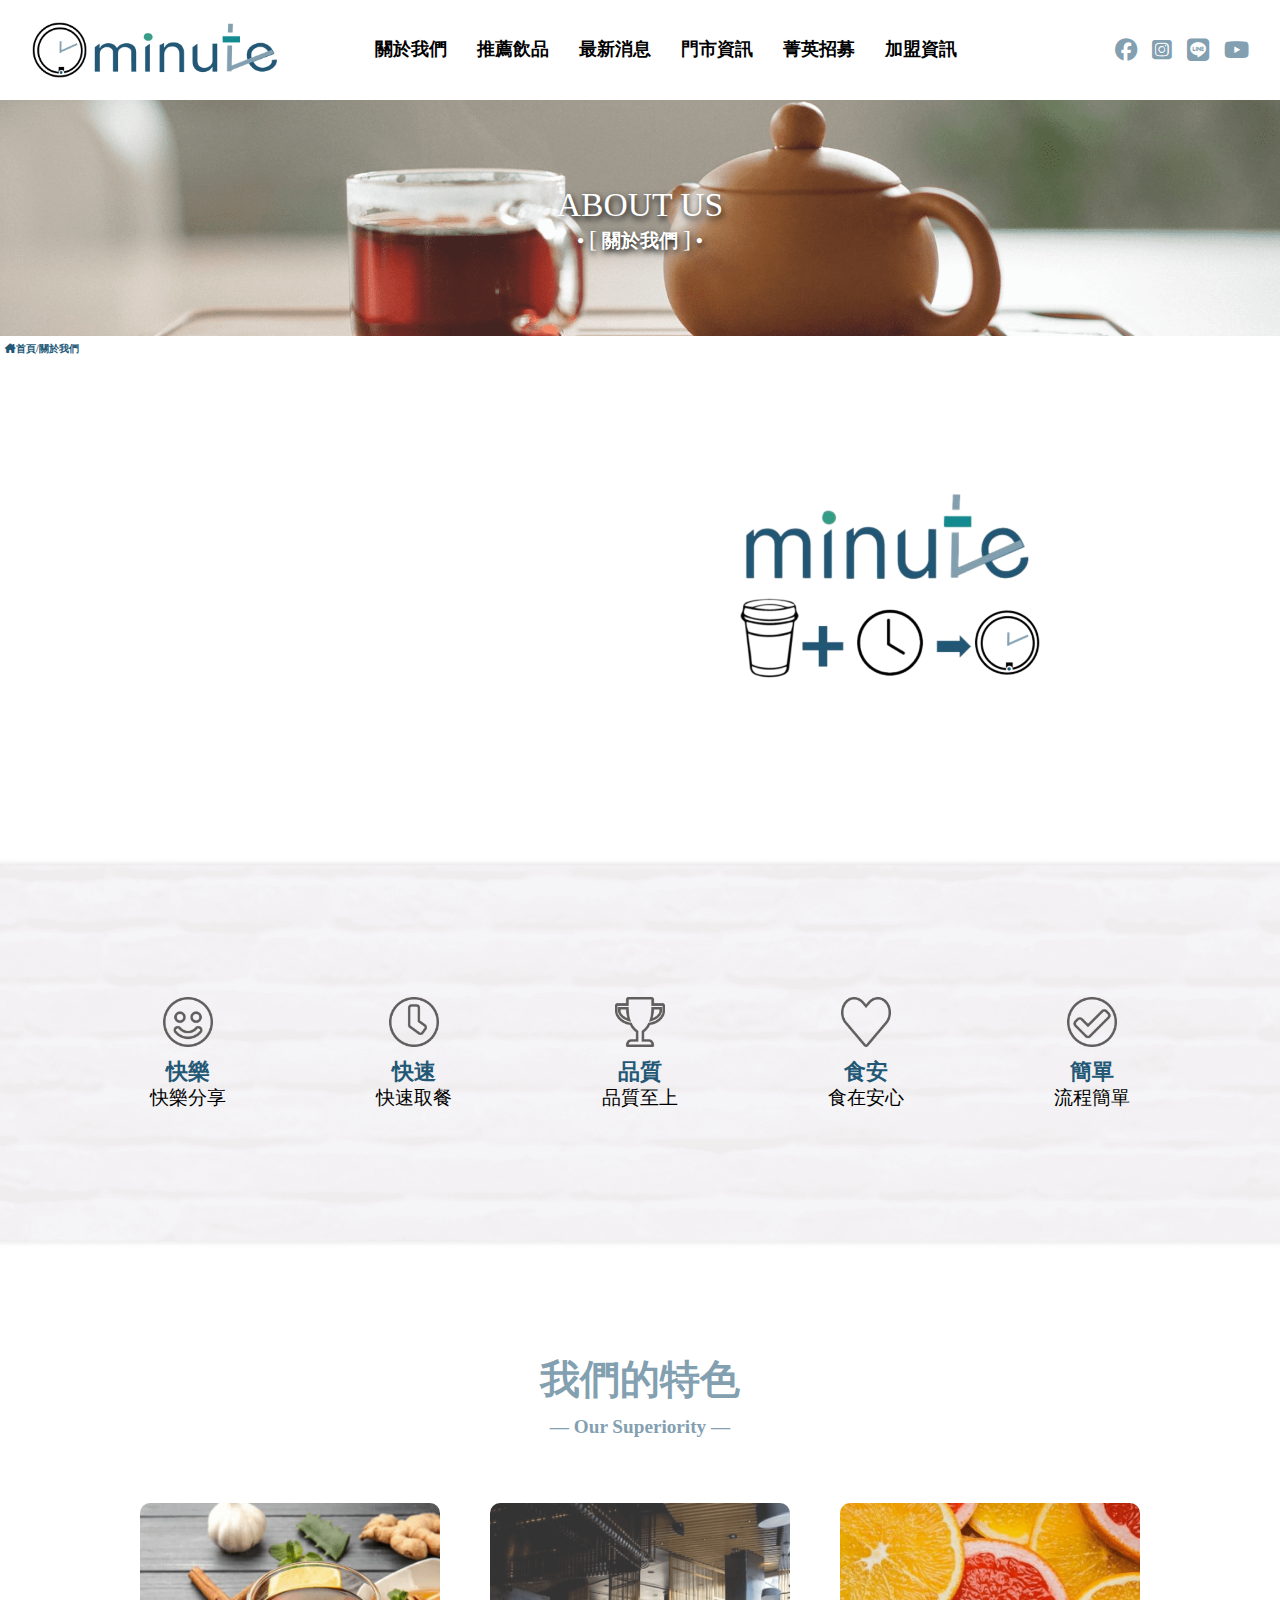
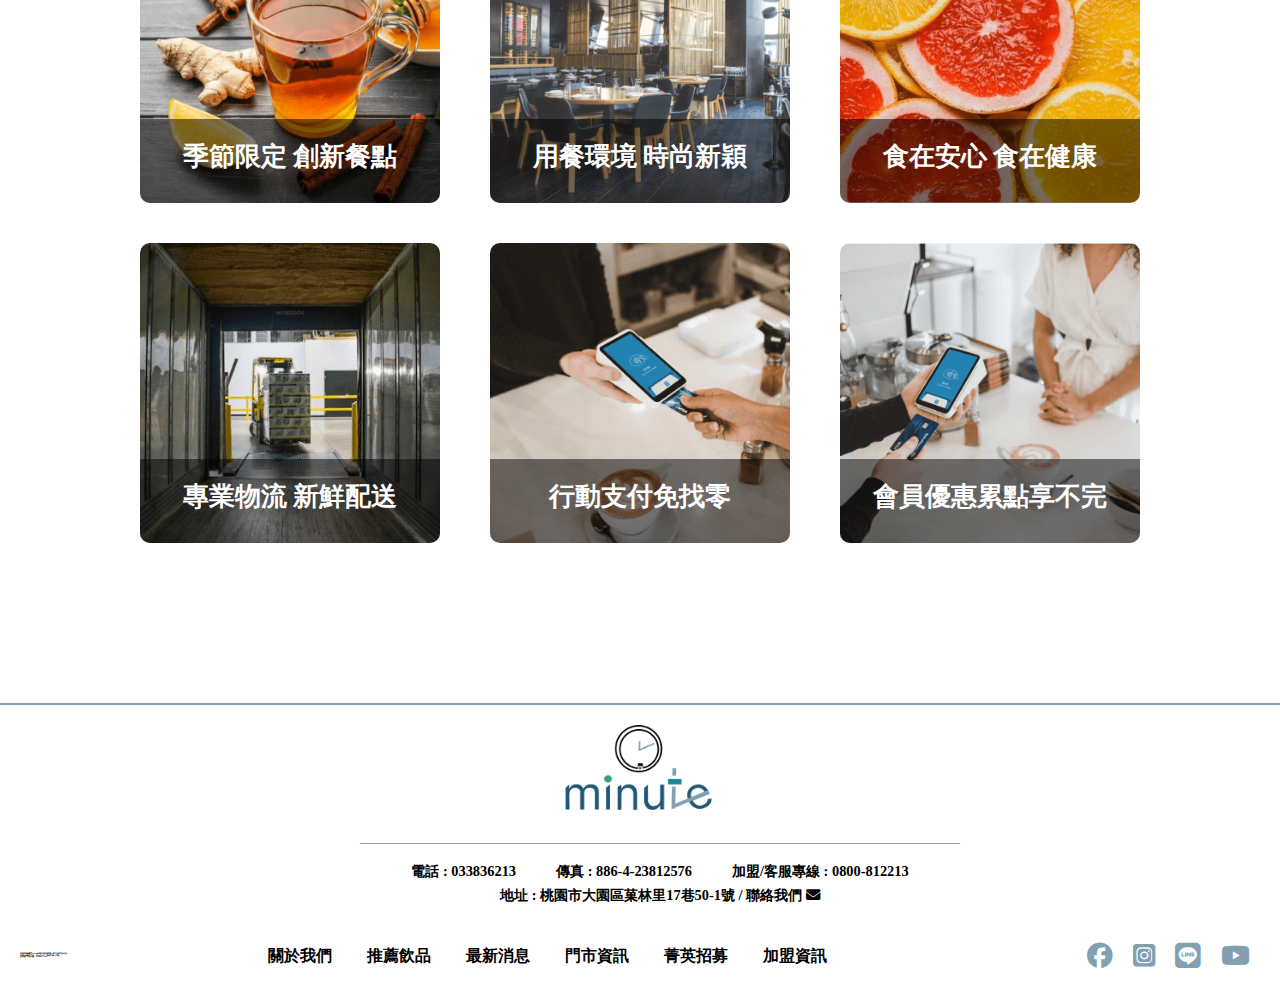
==== about.html @ 70ff66c8 "個專第一次上傳" ====
<!DOCTYPE html>
<html lang="en">
<head>
    <meta charset="UTF-8">
    <meta http-equiv="X-UA-Compatible" content="IE=edge">
    <meta name="viewport" content="width=device-width, initial-scale=1.0">
    <title>Document</title>
    <!-- font-awesome -->
    <link rel="stylesheet" href="https://cdnjs.cloudflare.com/ajax/libs/font-awesome/6.2.1/css/all.min.css">
    <!-- google fonts -->
    <link rel="preconnect" href="https://fonts.googleapis.com">
    <link rel="preconnect" href="https://fonts.gstatic.com" crossorigin>
    <link href="https://fonts.googleapis.com/css2?family=Noto+Sans+TC:wght@300;400;500;700&display=swap" rel="stylesheet">
    <!-- AOS -->
    <link href="https://unpkg.com/aos@2.3.1/dist/aos.css" rel="stylesheet">
    <!-- css主檔 -->
    <link rel="stylesheet" href="./css/common/header_footer.css">
    <link rel="stylesheet" href="./css/common/banner_breadcrumb.css">
    <link rel="stylesheet" href="./css/about.css">
</head>

    <!-- header navbar -->
<body>
    <header class="header_main">
        <nav class="header_nav">
            <a href="./index.html">
                <img class="nav_logo" src="./images/header/header-icon.png" alt="minute Tea-icon">
            </a>
            <ul class="nav_bar">
                <li><a href="./about.html">關於我們</a></li>
                <li><a href="./menu.html">推薦飲品</a></li>
                <li><a href="./news.html">最新消息</a></li>
                <li><a href="./store.html">門市資訊</a></li>
                <li><a href="./join-us.html">菁英招募</a></li>
                <li><a href="./chain.html">加盟資訊</a></li>
            </ul>
            <ul class="nav_icons">
                <li><a href="https://www.facebook.com/" target="_blank"><i class="fa-brands fa-facebook"></i></a></li>
                <li><a href="https://www.instagram.com/" target="_blank"><i class="fa-brands fa-square-instagram"></i></a></li>
                <li><a href="https://line.me/zh-hant/" target="_blank"><i class="fa-brands fa-line"></i></a></li>
                <li><a href="https://www.youtube.com/" target="_blank"><i class="fa-brands fa-youtube"></i></a></li>
        </nav>
    </header>

    <!-- banner & breadcrumb -->
    <section>
        <div class="about_banner">
            <img class="about_bimg" src="./images/about/about-banner.png" alt="about_banner">
            <div class="about_banner_text" >
                <h1>ABOUT US</h1>
                <P><span>&#8226;</span>關於我們<span>&#8226;</span></P>
            </div>
            <div class="breadcrumb">
                <a href=""><i class="fa-solid fa-house-chimney"></i>首頁/關於我們</a>
            </div>    
        </div>
    </section>

    <!-- 品牌故事 -->   
    <section> 
        <div class="about_top">
            <div class="about_top_left">
                <h1>品牌故事</h1>
                <h2>Our Story</h2>
                <p>
                    minute茶飲創立於2022年，因應現代生活型態的<br>
                    改變，外食族大增，快速且便宜的餐飲儼然成為<br>
                    趨勢，minute茶飲致力打造智慧型商店消費環<br>
                    境，提供「快速」、「自助」、「平價」的消費<br>
                    體驗，是由一群熱愛台灣茶飲的年輕團隊組成，<br>
                    創立初衷 ：「成為台灣引以為傲的國際品牌」同<br>
                    時也致力提供年輕人一個良好的薪酬福利及工作<br>
                    環境，讓員工享受工作、展現親切的微笑、熱情<br>
                    地做好每一件事。<br>
                </p>
                <h2>Logo Design</h2>
                <p>
                    以飲料杯和時鐘做接合,最後取自杯蓋結合時鐘<br>
                    指針,搭配太空相關色系想藉此傳達給顧客<br>
                    科技、簡約、快速的品牌印象。<br>
                </p>
            </div>
            <div class="about_top_right" 
                data-aos="fade-left" 
                data-aos-easing="ease" 
                data-aos-duration="1000"
                data-aos-delay="150">
                <img src="./images/about/store-img.png" alt="">
            </div>
        </div>    
    </section>

    <!-- 中間icon -->
    <section> 
        <div class="center_icon">
            <ul>
                <li><img src="./images/about/icon-01.png" alt="icon">
                    <h1>快樂</h1>
                    <p>快樂分享</p>
                </li>
                <li><img src="./images/about/icon-02.png" alt="icon">
                    <h1>快速</h1>
                    <p>快速取餐</p>
                </li>
                <li><img src="./images/about/icon-03.png" alt="icon">
                    <h1>品質</h1>
                    <p>品質至上</p>
                </li>
                <li><img src="./images/about/icon-04.png" alt="icon">
                    <h1>食安</h1>
                    <p>食在安心</p>
                </li>
                <li><img src="./images/about/icon-05.png" alt="icon">
                    <h1>簡單</h1>
                    <p>流程簡單</p>
                </li>
            </ul>
        </div> 
    </section>

    <!-- box -->
    <section>
        <div class="about_title">
            <h1>我們的特色</h1>
            <p><span>&#8212;</span> Our Superiority <span>&#8212;</span></p>
        </div> 
        <div class="about_box">
            <ul>
                <li>
                    <img src="./images/about/himg-01.png" alt="img">
                    <div class="about_box_text">
                        <h1>季節限定 創新餐點</h1>
                        <p>總部定期推出季節新品<br>
                        吸引客人嚐鮮!</p>
                    </div>
                </li>
                <li>
                    <img src="./images/about/himg-02.png" alt="img">
                    <div class="about_box_text">
                        <h1>用餐環境 時尚新穎</h1>
                        <p>Minute致力打造明亮寬敞空間，<br>
                        展現新穎活潑品牌形象。</p>
                    </div>

                </li>
                <li>
                    <img src="./images/about/himg-03.png" alt="img">
                    <div class="about_box_text">
                        <h1>食在安心 食在健康</h1>
                        <p>Minute與台灣知名大廠合作，<br>
                            提供合格食材，<br>
                            定期SGS檢驗！</p>
                    </div>
                </li>
                <li>
                    <img src="./images/about/himg-04.png" alt="img">
                    <div class="about_box_text">
                        <h1>專業物流 新鮮配送</h1>
                        <p>1200坪專業倉儲與物流團隊，<br>
                            全台物流專車配送，<br>
                            新鮮冷藏食材，<br>
                            美味直送店面！</p>
                    </div>
                </li>
                <li>
                    <img src="./images/about/himg-05.png" alt="img">
                    <div class="about_box_text">
                        <h1>行動支付免找零</h1>
                        <p>業界第一，全門市使用<br>
                            門市接受多樣支付工具，<br>
                            APP訂餐結合信用卡，<br>
                            方便消費者付款！</p>
                    </div>
                </li>
                <li>
                    <img src="./images/about/himg-06.png" alt="img">
                    <div class="about_box_text">
                        <h1>會員優惠累點享不完</h1>
                        <p>總部斥資打造會員APP，<br>
                            累點好康享不完，<br>
                            大力提升消費忠誠度！</p>
                    </div>
                </li>
            </ul>
        </div>
    </section>

    <!-- footer -->
    <footer class="about_footer">
        <nav class="footer_nav">
            <div class="footer_center">
                <a class="footer_logo" href="./index.html">
                    <img class="footer_nav_logo" src="./images/footer/footer-logo.png" alt="minute Tea-icon">
                </a>
                <div class="footer_boder"></div>
                <ul class="footer_connect">
                    <li>
                        <p>電話 : 033836213</p>
                    </li>
                    <li>
                        <p>傳真 : 886-4-23812576</p>
                    </li>
                    <li>
                        <p>加盟/客服專線 : 0800-812213</p>
                    </li>
                    <li>
                        <a href="mailto:h0989541162@gmail.com">地址 : 桃園市大園區菓林里17巷50-1號  / 聯絡我們 <i class="fa-solid fa-envelope"></i></a>
                    </li>
                </ul>
            </div>
            <div class="footer_btm">
                <p>本網站為緯育TibaMe前端工程師班第82期學員專題作品，<br>本平台僅供學習、展示之
                    用。參考資源: 大苑子 、<br>五桐號、茶湯會、Q Buger、lkea 。</p>
                <ul class="footer_nav_bar">
                    <li><a href="./about.html">關於我們</a></li>
                    <li><a href="./menu.html">推薦飲品</a></li>
                    <li><a href="./news.html">最新消息</a></li>
                    <li><a href="./store.html">門市資訊</a></li>
                    <li><a href="./join-us.html">菁英招募</a></li>
                    <li><a href="./chain.html">加盟資訊</a></li>
                </ul>

                <ul class="footer_nav_icons">
                    <li><a href="https://www.facebook.com/" target="_blank"><i class="fa-brands fa-facebook"></i></a></li>
                    <li><a href="https://www.instagram.com/" target="_blank"><i class="fa-brands fa-square-instagram"></i></a></li>
                    <li><a href="https://line.me/zh-hant/" target="_blank"><i class="fa-brands fa-line"></i></a></li>
                    <li><a href="https://www.youtube.com/" target="_blank"><i class="fa-brands fa-youtube"></i></a></li>
                </ul>
            </div>
        </nav>
    </footer>

    <!-- AOS -->
    <script src="https://unpkg.com/aos@2.3.1/dist/aos.js"></script>
    <script>AOS.init();</script>

</body>
</html>
---- css/common/header_footer.css ----
@import url(./common/reset.css);

html{
    font-size: 62.5%;
    overflow-x: hidden;
}

body{
    font-family: Helvetica Neue, Helvetica, Arial, sans-serif;
}

/* header navbar */
.header_nav{
    display: flex;
    align-items: center;
    height: 100px;
    justify-content: space-around; 
}

.nav_logo{
    display: block;
    max-width: 250px;
}

.nav_bar{
    display: flex;
    margin-right: 80px;
}

.nav_bar li a{
    padding-left: 30px;
    font-size: 1.1rem;
    font-weight: bold;
    display: block;
    text-decoration: none;
    color: #000;
}

.nav_bar li a:hover{
    color: #215774;
}

.nav_icons{
    display: flex;
}

.nav_icons i{
    padding-left: 15px;
    color: #83A0B1;
    font-size: 1.4rem;
}

/* footer */
.about_footer{
    border-top: 2px solid #83A0B1;
}

.footer_center{
    display: flex;
    flex-direction: column;
    align-items: center;
    padding-top: 20px;
    margin-bottom: 40px;
}

.footer_nav_logo{
    display: block;
    max-width: 150px;
    margin-bottom: 30px;
}

.footer_boder{
    width: 600px;
    border-bottom: 1px solid #83A0B1;
    margin-bottom: 20px;
    margin-left: 40px;
}

.footer_connect{
    display: flex;
    flex-wrap: wrap;
    justify-content: center;
    max-width: 600px;
}

.footer_connect li{
    padding-left: 40px;
    font-size: .9rem;
    font-weight: bold;
}

.footer_connect li p{
    padding-bottom: 10px;
}

.footer_connect a{
    text-decoration: none;
    
    color: #000;
}

.footer_btm{
    display: flex;
    align-items: center;
    margin-bottom: 15px;
    justify-content: space-between; 
}

.footer_btm p{
    font-size: 0.1rem;
    font-weight: bold;
    margin-left: 20px;
}

.footer_nav_bar{
    display: flex;
    margin-right: 5px;
}

.footer_nav_bar a{
    padding-right: 35px;
    font-size: 1rem;
    font-weight: bold;
    display: block;
    text-decoration: none;
    color: #000;
}

.footer_nav_icons{
    display: flex;
    margin-right: 30px;
}

.footer_nav_icons i{
    padding-left: 20px;
    color: #83A0B1;
    font-size: 1.6rem;
}
---- css/common/banner_breadcrumb.css ----
/* banner & breadcrumb */
.about_banner{
    position: relative;
}

.about_bimg{
    max-width: 100vw;
}

.about_banner_text{
    color: #ffffff;
    text-align: center;
    position: absolute;
    top: 50%;
    left: 50%;
    transform: translate(-50%,-65%);
    text-shadow: 1px 3px 6px rgba(0, 0, 0, 1);
}

.about_banner_text h1{
    font-size: 2.1rem;
    padding-bottom: 5px;
}

.about_banner_text p{
    font-size: 1.2rem;
    font-weight: 600;
}

.about_banner_text span:first-child::after{
    content: "[";
    padding-right: 5px;
    padding-left: 5px;
    font-size: 1.5rem;
    font-weight: 500;
}

.about_banner_text span:last-child::before{
    content: "]";
    padding-right: 5px;
    padding-left: 5px;
    font-size: 1.5rem;
    font-weight: 500;
}

.breadcrumb a{
    font-size: 0.6rem;
    font-weight: 600;
    text-decoration: none;
    display: block;
    padding: 5px;
    color: rgba(34, 88, 118, 1);
}
---- css/about.css ----
@import url(./common/reset.css);



/* 品牌故事 */
.about_top{
    display: flex;
    margin-top: 60px;
    justify-content: center;
    align-items: center;
    margin-bottom: 100px;
}

.about_top_left{
    margin-left: 60px;
    padding-right: 20px;
    opacity: 0;
    animation: topleft 1.5s ease .2s 1 forwards;
}

@keyframes topleft{
    0%{
        opacity: 0;
    }
    100%{
        opacity: 1;
    }
}

.about_top_left h1{
    color: rgba(131, 160, 177, 1);
    font-size: 2.5rem;
    font-weight: 600;
    line-height: 1.2;

}

.about_top_left h2{
    font-size: 1.2rem;
    color: rgba(131, 160, 177, 1);
    line-height: 1.6;
    font-weight: 600;
}

.about_top_left p{
    line-height: 1.2;
    font-weight: 600;
}

.about_top_right img{
    padding-left: 70px;
    max-width: 25vw;
}

/* 中間icon */
.center_icon{
    background-image: url(/images/about/icon-background.png);
    background-size: cover;
    background-repeat: no-repeat;
    background-position: center;
    margin-bottom: 100px;
    height: 390px;
    max-width: 100vw;
    display: flex;
    justify-content: center;
}

.center_icon ul{
    display: flex;
    flex-basis: 980px;
    align-items: center;
    justify-content: space-between;
}

.center_icon ul li{
    text-align: center;
    line-height: 1.2;
}

.center_icon img{  
    max-width: 50px;
}

.center_icon li h1{
    color: rgba(34, 88, 118, 1);
    font-size: 1.4rem;
    font-weight: 600;
    padding-top: 8px;
}

.center_icon li p{
    font-size: 1.2rem;
}

/* box */
.about_title{
    text-align: center;
    margin-bottom: 60px;
    line-height: 1.6;
    font-weight: 600;
    color: rgb(131, 160, 177);
}

.about_title h1{
    font-size: 2.5rem;
}

.about_title p{
    font-size: 1.2rem;
}

.about_box{
    max-width: 1000px;
    max-height: 650px;
    margin: 0 auto;
    margin-bottom: 150px;
}

.about_box ul{
    display: flex;
    flex-wrap: wrap;
    justify-content: space-between;
}

.about_box li{
    display: flex;
    text-align: center;
    max-width: 300px;
    max-height: 300px;
    position: relative;
    margin-bottom: 40px;
}

.about_box li img{
    width: 100%;
    border-radius: 10px;
}

.about_box_text{
    position: absolute;
    bottom: 0;
    left: 0;
    right: 0;
    background-color:   rgba(0, 0, 0, 0.5);
    width: 100%;
    height: 28%;
    border-bottom-right-radius: 10px;
    border-bottom-left-radius: 10px;
    transition: .8s;
}

.about_box_text h1{
    position: absolute;
    top: 15px;
    bottom: 0;
    left: 0;
    right: 0;
    overflow: hidden;
    width: 100%;
    color: #ffffff;
    font-size: 1.6rem;
    font-weight: 600;
    line-height: 1.8;
    transition: .8s;
}

.about_box_text p{
    position: absolute;
    top: 85px;
    bottom: 0;
    left: 0;
    right: 0;
    overflow: hidden;
    width: 100%;
    color: #ffffff;
    font-weight: 600;
    line-height: 1.2;
    transition: .8s;
}


/* box hover */
.about_box li:hover .about_box_text{
    height: 100%;
    border-top-right-radius: 10px;
    border-top-left-radius: 10px;
    transition: .8s;
}

.about_box li:hover .about_box_text h1{
    transition: .8s;
    top: 105px;
}

.about_box li:hover .about_box_text p{
    transition: .8s;
    top:155px;
}
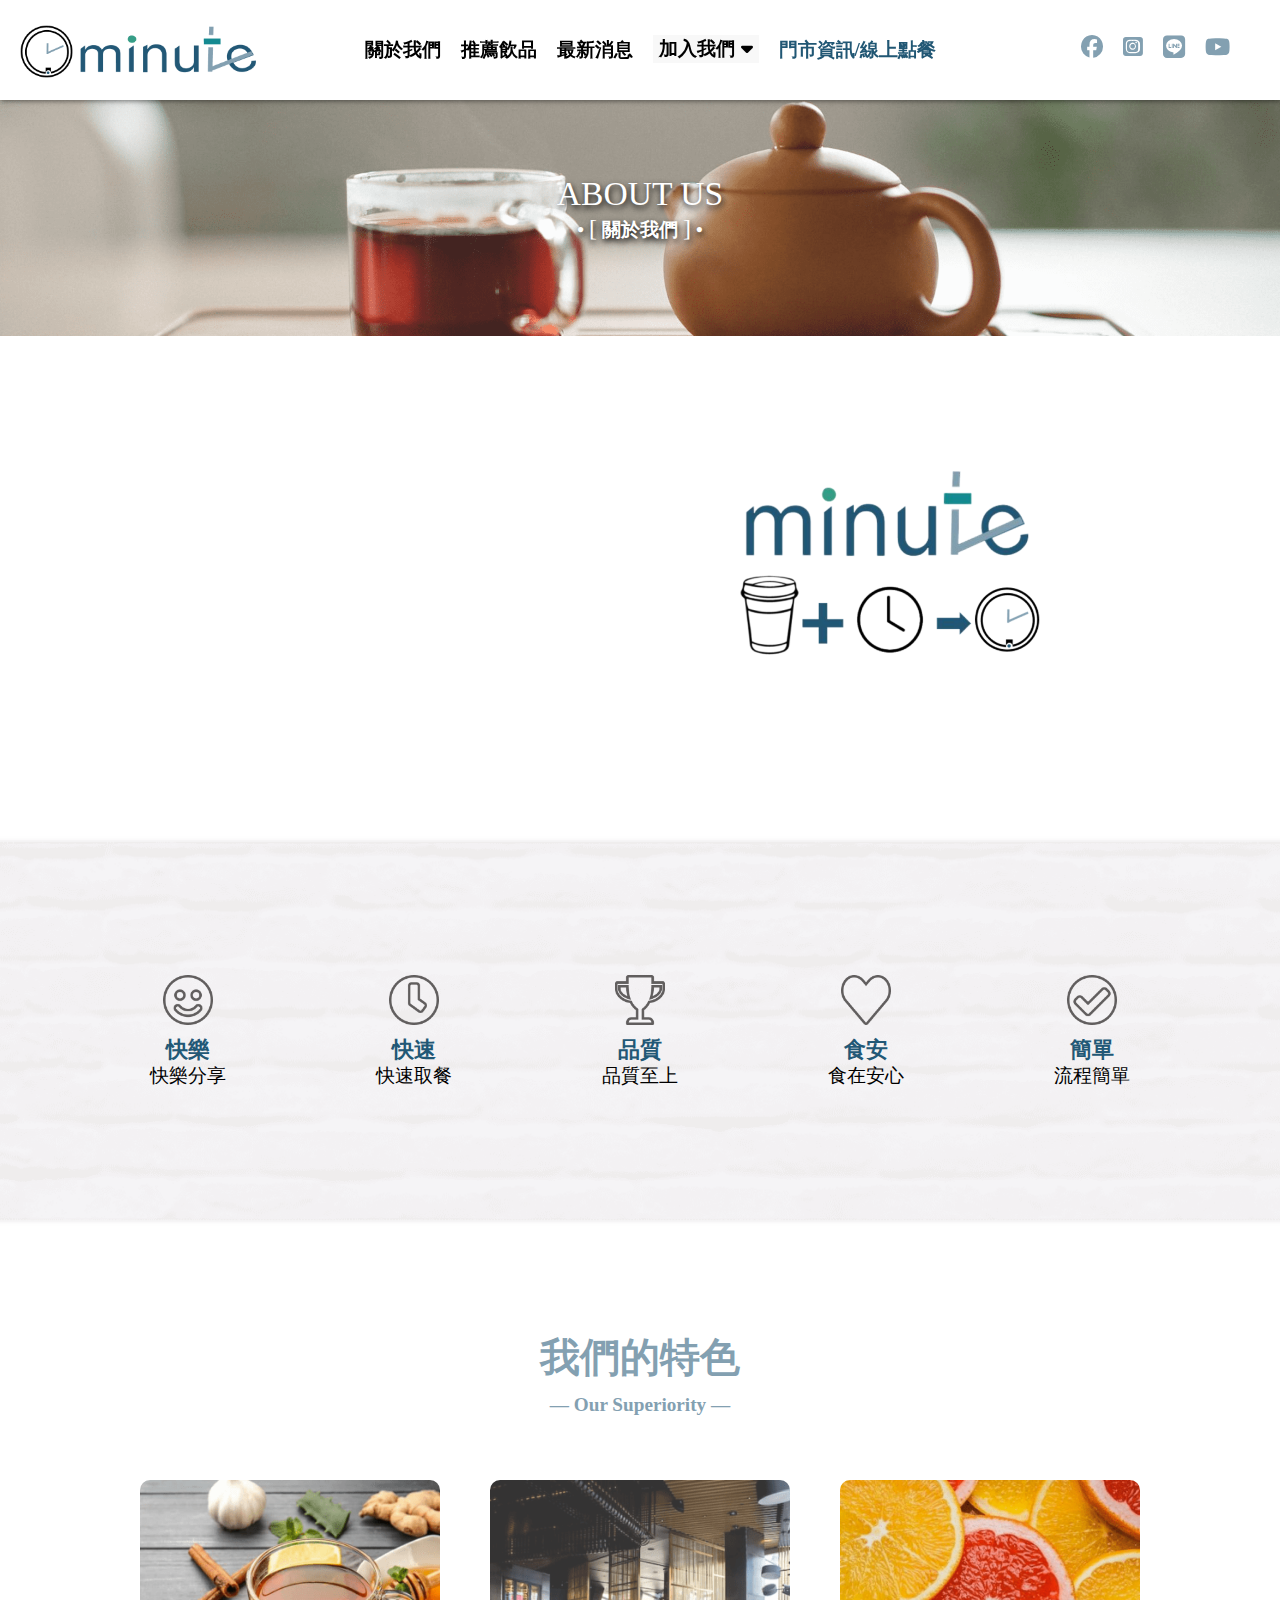
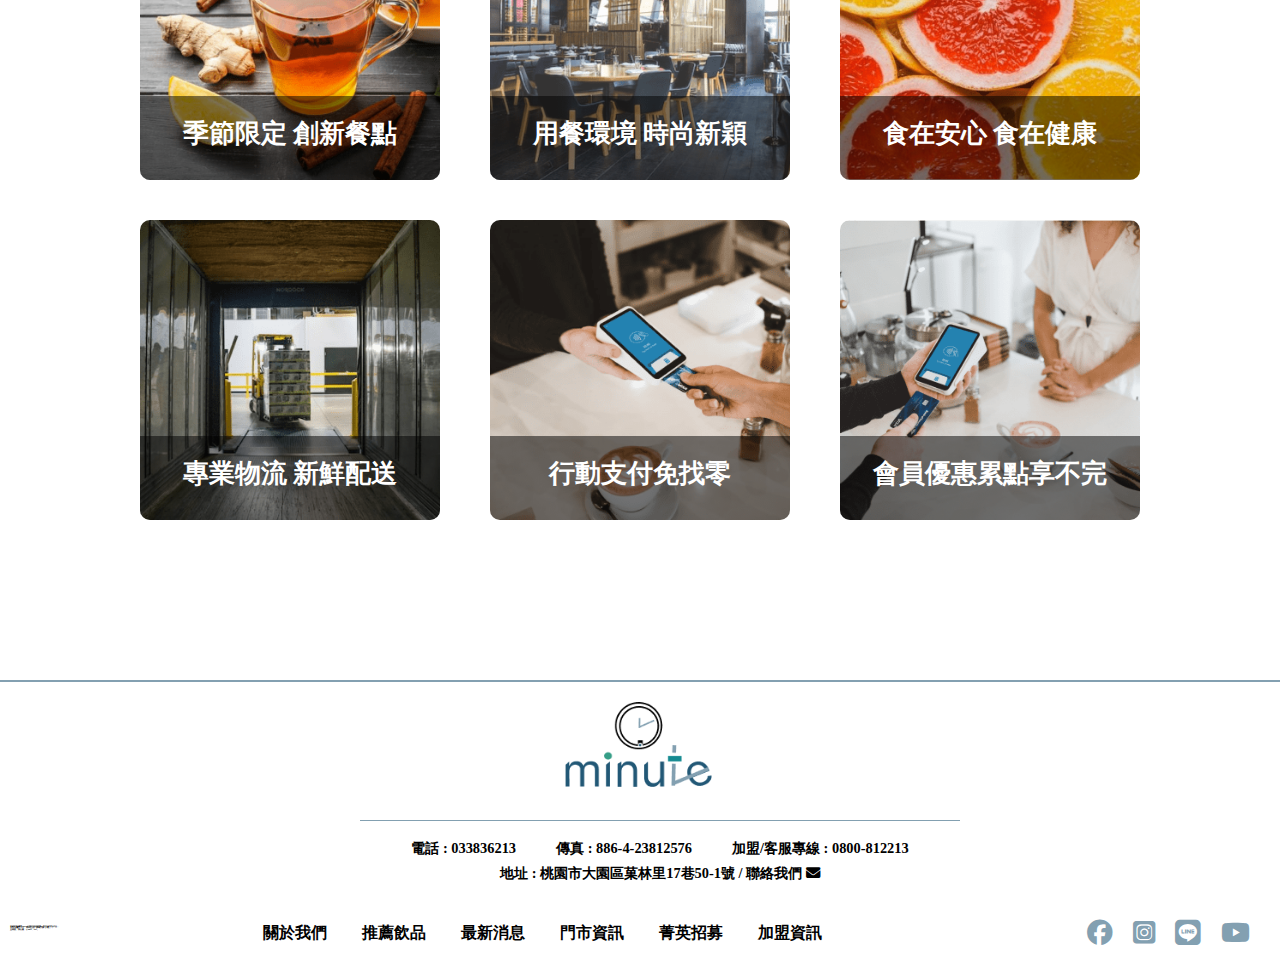
==== commit bd6e81cb: "202302081148" ====
--- a/about.html
+++ b/about.html
@@ -22,42 +22,48 @@
     <!-- header navbar -->
 <body>
     <header class="header_main">
+        <div id="menu_bar" class="fas fa-bars"></div>
         <nav class="header_nav">
-            <a href="./index.html">
+            <a href="./index.html" class="nav_logo_a">
                 <img class="nav_logo" src="./images/header/header-icon.png" alt="minute Tea-icon">
             </a>
             <ul class="nav_bar">
                 <li><a href="./about.html">關於我們</a></li>
                 <li><a href="./menu.html">推薦飲品</a></li>
                 <li><a href="./news.html">最新消息</a></li>
-                <li><a href="./store.html">門市資訊</a></li>
-                <li><a href="./join-us.html">菁英招募</a></li>
-                <li><a href="./chain.html">加盟資訊</a></li>
+                <li class="dropdown">
+                    <button class="dropdown_btn" type="button">加入我們
+                        <i class="fa-solid fa-caret-down"></i>
+                    </button> 
+                    <ol>
+                        <li><a href="./join-us.html">菁英招募</a></li>
+                        <li><a href="./chain.html">加盟資訊</a></li>
+                    </ol>
+                </li>
+                <li><a href="./store.html"><span>門市資訊/線上點餐</span></a></li>
             </ul>
             <ul class="nav_icons">
                 <li><a href="https://www.facebook.com/" target="_blank"><i class="fa-brands fa-facebook"></i></a></li>
                 <li><a href="https://www.instagram.com/" target="_blank"><i class="fa-brands fa-square-instagram"></i></a></li>
                 <li><a href="https://line.me/zh-hant/" target="_blank"><i class="fa-brands fa-line"></i></a></li>
                 <li><a href="https://www.youtube.com/" target="_blank"><i class="fa-brands fa-youtube"></i></a></li>
+            </ul>
         </nav>
     </header>
 
     <!-- banner & breadcrumb -->
-    <section>
+    <section class="banner_wrapper">
         <div class="about_banner">
             <img class="about_bimg" src="./images/about/about-banner.png" alt="about_banner">
             <div class="about_banner_text" >
                 <h1>ABOUT US</h1>
                 <P><span>&#8226;</span>關於我們<span>&#8226;</span></P>
-            </div>
-            <div class="breadcrumb">
-                <a href=""><i class="fa-solid fa-house-chimney"></i>首頁/關於我們</a>
-            </div>    
+            </div> 
         </div>
     </section>
 
     <!-- 品牌故事 -->   
-    <section> 
+    <section class="about_story_wrapper"> 
         <div class="about_top">
             <div class="about_top_left">
                 <h1>品牌故事</h1>
@@ -91,7 +97,7 @@
     </section>
 
     <!-- 中間icon -->
-    <section> 
+    <section class="center_icon_wrapper"> 
         <div class="center_icon">
             <ul>
                 <li><img src="./images/about/icon-01.png" alt="icon">
@@ -119,7 +125,7 @@
     </section>
 
     <!-- box -->
-    <section>
+    <section class="about_box_wrapper">
         <div class="about_title">
             <h1>我們的特色</h1>
             <p><span>&#8212;</span> Our Superiority <span>&#8212;</span></p>
@@ -234,5 +240,8 @@
     <script src="https://unpkg.com/aos@2.3.1/dist/aos.js"></script>
     <script>AOS.init();</script>
 
+    <!-- js -->
+    <script src="./javascript/common-js/nav.js"></script>
+
 </body>
 </html>--- a/css/common/header_footer.css
+++ b/css/common/header_footer.css
@@ -2,57 +2,144 @@
 
 html{
     font-size: 62.5%;
-    overflow-x: hidden;
+    background-color: #ffffff;
 }
 
 body{
+    background-color: #ffffff;
     font-family: Helvetica Neue, Helvetica, Arial, sans-serif;
 }
 
 /* header navbar */
+.header_main{    
+    width: 100%;
+    min-width: 1200px;
+    position: sticky;
+    z-index: 10;
+    top: 0;
+    left: 0;
+    right: 0;
+    background-color: #ffffff;
+    box-shadow: 1px 1px 5px rgba(0, 0, 0, .5);
+}
+
 .header_nav{
     display: flex;
-    align-items: center;
     height: 100px;
-    justify-content: space-around; 
+    width: 100%;
 }
 
 .nav_logo{
+    width: 240px;
+    margin-left: 20px;
     display: block;
-    max-width: 250px;
+}
+
+.nav_logo_a{
+    margin-top: 25px;
 }
 
 .nav_bar{
     display: flex;
-    margin-right: 80px;
-}
-
-.nav_bar li a{
-    padding-left: 30px;
-    font-size: 1.1rem;
-    font-weight: bold;
-    display: block;
+    justify-content: center;
+    width: 100%;
+}
+
+.nav_bar li{
+    padding-right: 20px;
+    line-height: 100px;
+}
+
+.nav_bar a{
+    font-size: 1.2rem;
+    font-weight: 600;
     text-decoration: none;
     color: #000;
 }
 
-.nav_bar li a:hover{
-    color: #215774;
-}
+.nav_bar li a span{
+    color: #215774;
+}
+
+.dropdown_btn{
+    color: #000;
+    border: none;
+    font-size: 1.2rem;
+    font-weight: 600;
+    background-color: #f8f8f8;
+}
+
+ol{
+    position: absolute;
+    display: none;
+    box-shadow: 2px 2px 6px rgba(0, 0, 0, .2);
+    z-index: 10;
+}
+
+.dropdown_active{
+    display: block;
+}
+
+ol li{
+    
+    background-color: #f8f8f8;
+    width: 140px;
+}
+
+ol li a{
+    padding-left: 20px;
+}
+
+/* rwd用 */
+.nav_order{
+    display: flex;
+    flex-direction: row;
+}
+
+.nav_order span{
+    color: #215774;
+}
+/* rwd用到這 */
 
 .nav_icons{
     display: flex;
+    line-height: 100px;
+    margin-right: 50px;
+
 }
 
 .nav_icons i{
-    padding-left: 15px;
+    padding-left: 20px;
     color: #83A0B1;
     font-size: 1.4rem;
+    
+}
+
+/* nav hover */
+.nav_bar li a:hover{
+    color: #215774;
+}
+
+.nav_icons i:hover{
+    color: #215774;
+}
+
+.dropdown_btn:hover{
+    color: #215774;
 }
 
 /* footer */
 .about_footer{
+    width: 100%;
+    min-width: 1200px;
     border-top: 2px solid #83A0B1;
+ 
+}
+
+.footer_nav{
+
+    width: 100%;
+    min-width: 1200px;
 }
 
 .footer_center{
@@ -61,6 +148,8 @@
     align-items: center;
     padding-top: 20px;
     margin-bottom: 40px;
+    width: 100%;
+    min-width: 1200px;
 }
 
 .footer_nav_logo{
@@ -70,7 +159,7 @@
 }
 
 .footer_boder{
-    width: 600px;
+    min-width: 600px;
     border-bottom: 1px solid #83A0B1;
     margin-bottom: 20px;
     margin-left: 40px;
@@ -95,7 +184,6 @@
 
 .footer_connect a{
     text-decoration: none;
-    
     color: #000;
 }
 
@@ -104,17 +192,21 @@
     align-items: center;
     margin-bottom: 15px;
     justify-content: space-between; 
+    width: 100%;
+    min-width: 1200px;
 }
 
 .footer_btm p{
     font-size: 0.1rem;
     font-weight: bold;
-    margin-left: 20px;
+    margin-left: 10px;
+    margin-bottom: 10px;
 }
 
 .footer_nav_bar{
     display: flex;
     margin-right: 5px;
+    
 }
 
 .footer_nav_bar a{
@@ -136,3 +228,203 @@
     color: #83A0B1;
     font-size: 1.6rem;
 }
+
+/* hover */
+.footer_nav_icons i:hover{
+    color: #215774;
+}
+
+/* menu bar */
+#menu_bar{
+    display: none;
+} 
+
+/*-------------RWD---------------*/
+/*-------------navbar---------------*/
+@media screen and (max-width:428px){
+    .header_main{
+        background-color: #f8f8f8;
+        min-width: 428px;
+        width: 100%;
+        z-index: 10;
+        position: fixed;
+        top: 0;
+        left: 0;
+        z-index: 50;
+        box-shadow: 1px 1px 5px rgba(0, 0, 0, .5);
+    }
+
+    .header_nav{
+        width: 100%;
+        min-width: 428px;
+        display: initial;
+        
+    }
+
+    #menu_bar{
+        display: initial;
+        position: absolute;
+        font-size:2.5rem;
+        left: 15px;
+        top: 30px;
+    }
+
+    .nav_logo{
+        margin: 0px auto;
+        margin-bottom: 10px;
+        width: 200px;
+        
+  
+    }
+
+    .nav_logo_a{
+        display: block;
+        width: 100%;
+
+    }
+
+    .nav_bar{
+        position: fixed;
+        display: flex;
+        flex-direction: column;
+        justify-content: initial;
+        background-color: #83A0B1;
+        border-top: 3px solid #215774;
+        text-align: center;
+        left: 0;
+        right: 0;
+        top: 78px;
+        bottom: 0;
+        margin-right: 0;
+        z-index: 10;
+        overflow: auto;
+        transition: 1s;
+    }
+
+    .nav_bar li{
+        border-bottom: 2px solid #215774;
+        display: flex;
+        justify-content: center;
+        padding-right: 0;
+        /* padding: 25px 30px 25px 0; */
+    }
+
+    .nav_bar li a{
+        font-size: 1.5rem;
+        color: white;
+    }
+
+    .nav_bar a span{
+        color: #215774;
+    }
+
+    .dropdown{
+        display: flex;
+        flex-direction: column;
+    }
+
+    ol{
+        position: static;
+        box-shadow: none;
+    }
+
+    .dropdown_btn{
+        font-size: 1.5rem;
+        line-height: 100px;
+        background-color: #83A0B1;
+        color: #f8f8f8;
+    }
+
+    .dropdown li{
+        background-color: #83A0B1;
+        border-bottom: none;
+        width: 100%;
+    }
+
+    ol li:hover {
+        background-color: #83A0B1;
+    }
+
+    .nav_icons{
+        position: absolute;
+        display: flex;
+        justify-content: center;
+        box-sizing: border-box;
+        width: 100%;
+        min-width: 414px;
+        z-index: 10;
+        top: 650px;
+        padding-right: 15px;
+        transition: 1s;
+        overflow: hidden;
+        display: none;
+    }
+
+    .nav_icons i{
+        color: #f8f8f8;
+        font-size: 1.4rem;
+        padding-left: 15px;
+    }
+
+    .nav_bar{
+        clip-path: polygon(0 0, 100% 0, 100% 0, 0 0);
+    }
+
+    .nav_bar.active{
+        clip-path: polygon(0 0, 100% 0, 100% 100%, 0 100%);
+    }
+
+/*-------------footer---------------*/
+    .about_footer{
+        min-width: 428px;
+    }
+
+    .footer_nav{
+        min-width: 428px;
+    }
+
+    .footer_center{
+        min-width: 428px;
+    }
+
+    .footer_boder{
+        min-width: 250px;
+        margin-left: 0;
+    }
+
+    .footer_connect{
+        min-width: 428px;
+        display: flex;
+        justify-content: center;
+        flex-direction: column;
+        align-items: center;
+    }
+
+    .footer_connect li{
+        padding-left: 0;
+    }
+
+    .footer_btm{
+        min-width: 428px;
+    }
+
+    .footer_nav_bar{
+        display: none;
+    }
+    
+    .footer_btm p{
+        display: none;
+    }
+
+    .footer_nav_icons{
+        width: 100%;
+        margin: 0;
+        margin-bottom: 10px;
+        justify-content: center;
+    }
+
+    .footer_nav_icons li{
+        padding-right: 10px;
+    }
+
+}--- a/css/common/banner_breadcrumb.css
+++ b/css/common/banner_breadcrumb.css
@@ -1,10 +1,22 @@
+body{
+    background-color: #ffffff;
+}
+
 /* banner & breadcrumb */
+.banner_wrapper{
+    width: 100%;
+    display: flex;
+}
+
 .about_banner{
     position: relative;
+    width: 100%;
+    min-width: 1200px;
 }
 
 .about_bimg{
-    max-width: 100vw;
+    display: block;
+    width: 100%;
 }
 
 .about_banner_text{
@@ -43,11 +55,68 @@
     font-weight: 500;
 }
 
+.breadcrumb{
+    width: 100%;
+    min-width: 1200px;
+    background-color: #ffffff;
+    
+    outline: 1px solid #e4e3e3;
+    margin: 0 auto;
+    
+    max-width: 1420px;
+    width: 100%;
+}
+
 .breadcrumb a{
-    font-size: 0.6rem;
+    font-size:.9rem;
     font-weight: 600;
     text-decoration: none;
     display: block;
     padding: 5px;
     color: rgba(34, 88, 118, 1);
-}+}
+
+
+/*-------------banner & breadcrumb---------------*/
+@media screen and (max-width:428px){
+    body{
+        background-color: #ffffff;
+    }
+
+    .about_banner{
+        position: relative;
+        top: 75px;
+        width: 100%;
+        min-width: 428px;
+        z-index: 10;
+    }
+
+    .breadcrumb{
+        min-width: 414px;
+        padding-left: 4px;
+        padding-top: 20px;
+        outline: 0;
+    }
+
+    .breadcrumb a{
+        font-size: .5rem;
+        display: block;
+        width: 90px;
+    }
+
+    .about_banner_text h1{
+        font-size: .8rem;
+    }
+
+    .about_banner_text p{
+        font-size: .8rem;
+    }
+
+    .about_banner_text span:first-child::after{
+        font-size: .9rem;
+    }
+
+    .about_banner_text span:last-child::before{
+        font-size: .9rem;
+    }
+}
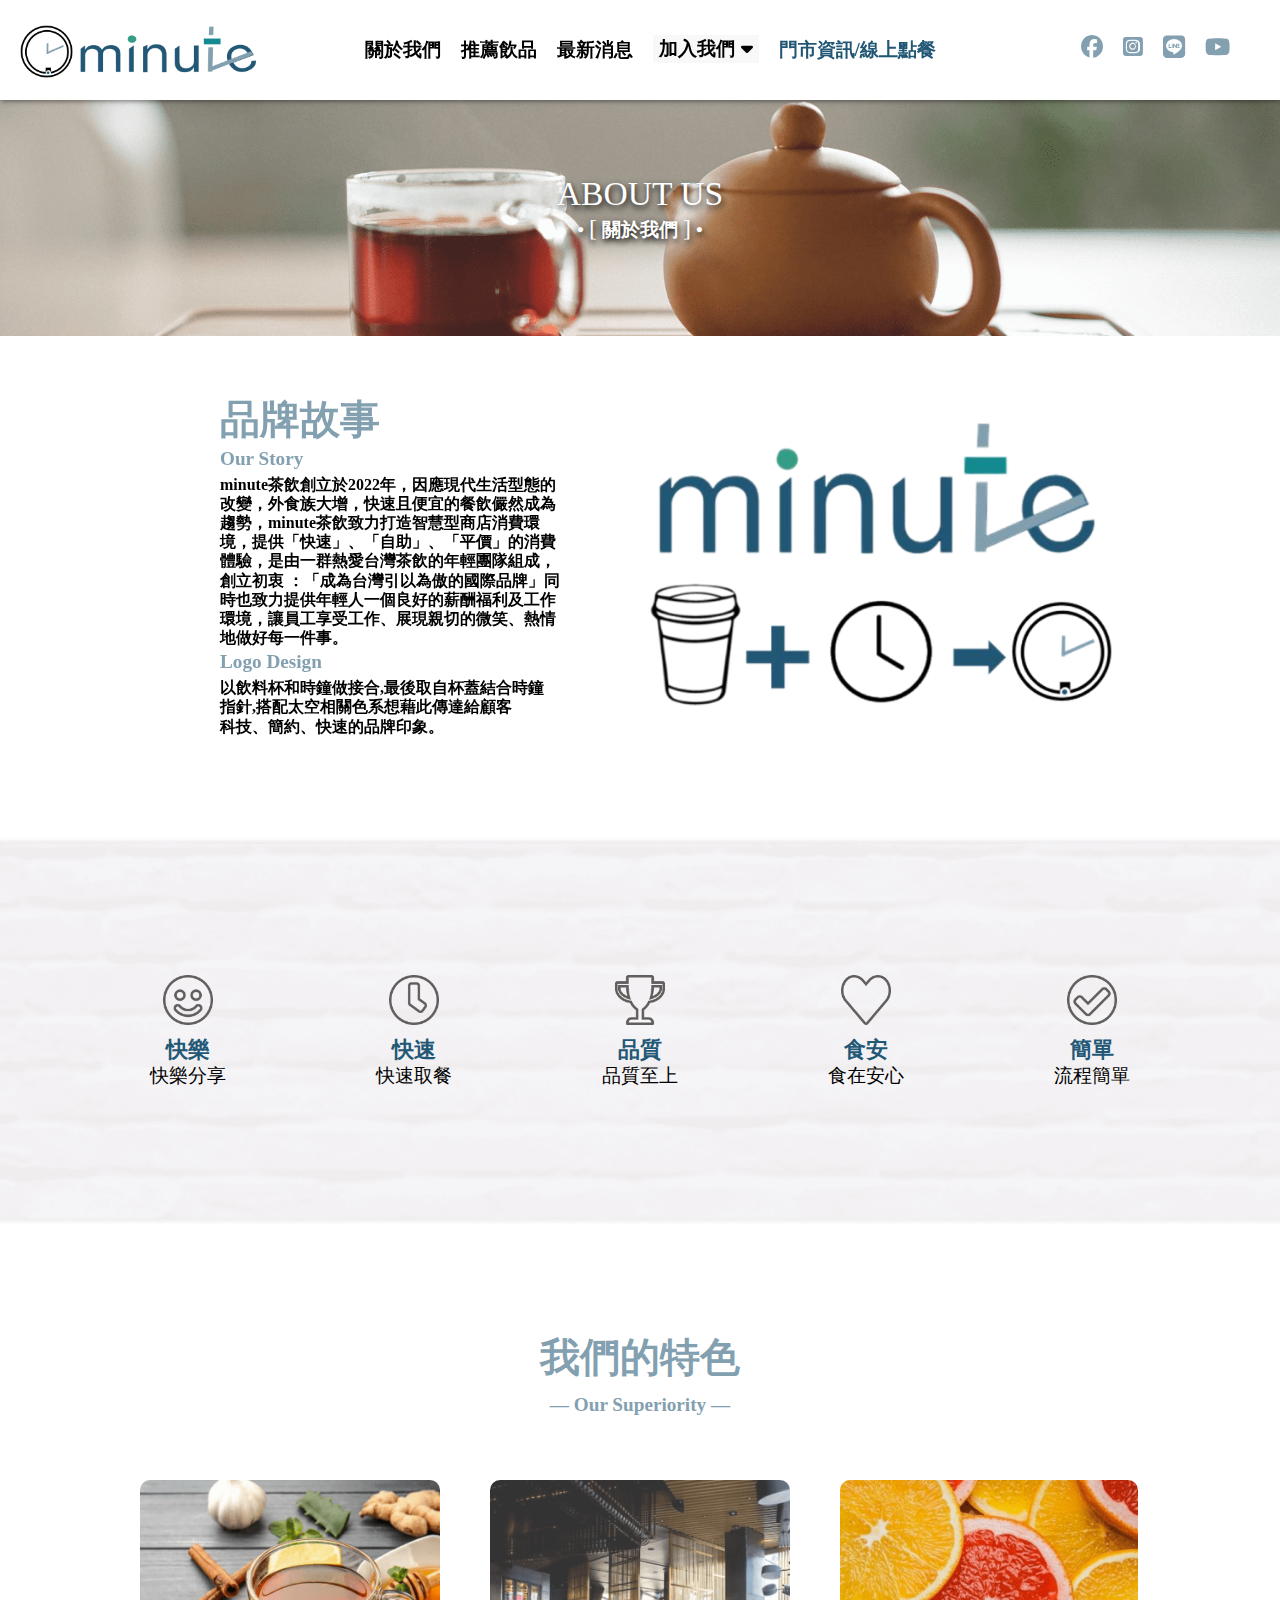
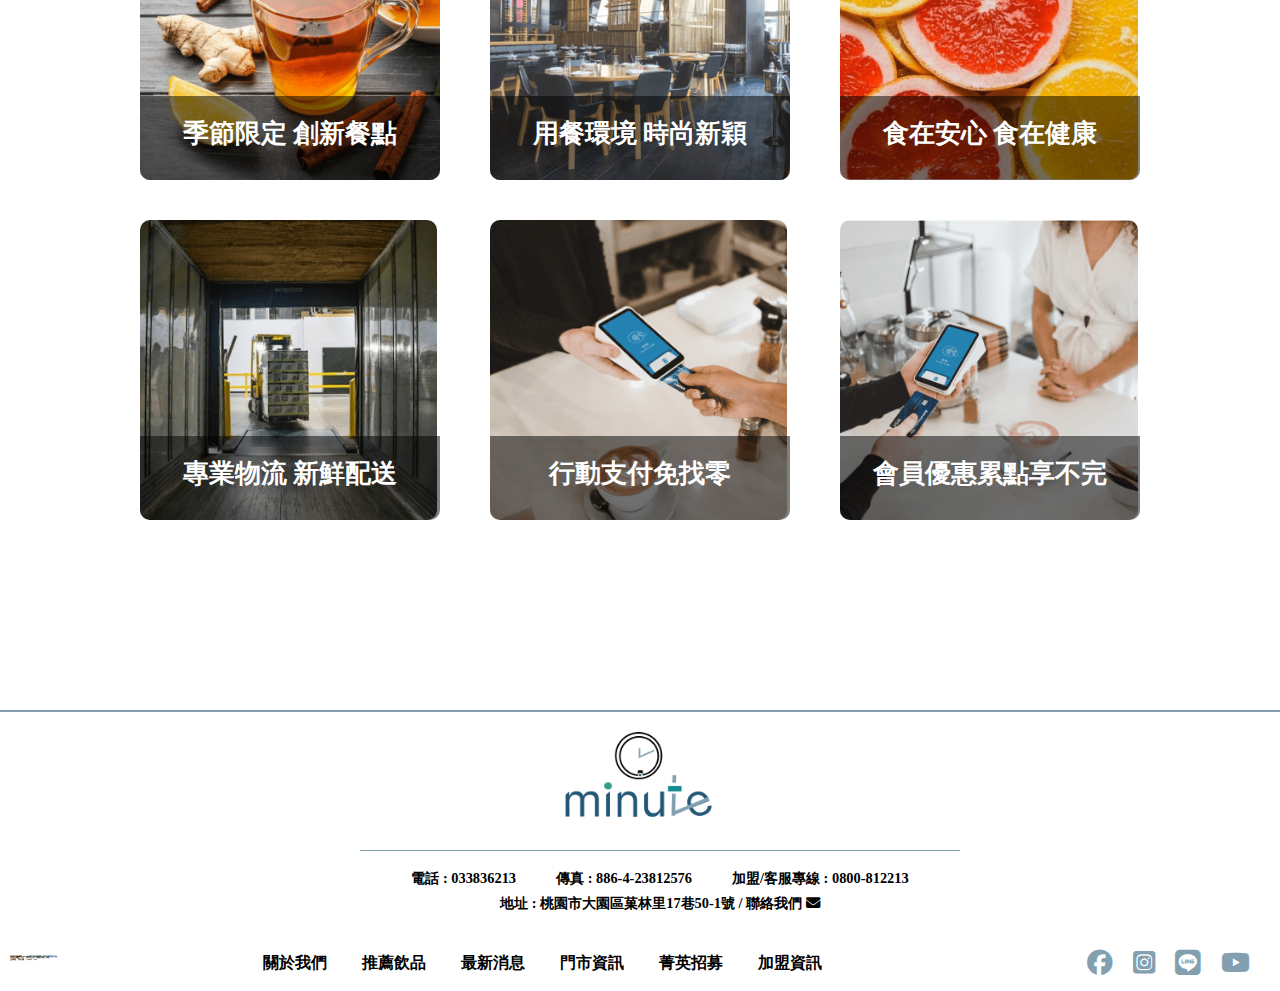
==== commit dd4f733e: "202302111311" ====
--- a/about.html
+++ b/about.html
@@ -65,7 +65,11 @@
     <!-- 品牌故事 -->   
     <section class="about_story_wrapper"> 
         <div class="about_top">
-            <div class="about_top_left">
+            <div class="about_top_left"
+            data-aos="fade-zoom-in"
+            data-aos-easing="ease-in-back"
+            data-aos-delay="100"
+            data-aos-offset="0">
                 <h1>品牌故事</h1>
                 <h2>Our Story</h2>
                 <p>
@@ -91,10 +95,10 @@
                 data-aos-easing="ease" 
                 data-aos-duration="1000"
                 data-aos-delay="150">
-                <img src="./images/about/store-img.png" alt="">
+                <img src="./images/about/store-img 1.png" alt="">
             </div>
         </div>    
-    </section>
+    </section> 
 
     <!-- 中間icon -->
     <section class="center_icon_wrapper"> 
--- a/css/about.css
+++ b/css/about.css
@@ -3,29 +3,26 @@
 
 
 /* 品牌故事 */
+.about_story_wrapper{
+    width: 100%;
+}
+
 .about_top{
     display: flex;
     margin-top: 60px;
     justify-content: center;
     align-items: center;
     margin-bottom: 100px;
+    width: 100%;
+    min-width: 1200px;
 }
 
 .about_top_left{
     margin-left: 60px;
     padding-right: 20px;
-    opacity: 0;
-    animation: topleft 1.5s ease .2s 1 forwards;
-}
-
-@keyframes topleft{
-    0%{
-        opacity: 0;
-    }
-    100%{
-        opacity: 1;
-    }
-}
+}
+
+
 
 .about_top_left h1{
     color: rgba(131, 160, 177, 1);
@@ -49,25 +46,30 @@
 
 .about_top_right img{
     padding-left: 70px;
-    max-width: 25vw;
+    display: block;
+    width: 470px;
 }
 
 /* 中間icon */
+.center_icon_wrapper{
+    width: 100%;
+}
+
 .center_icon{
-    background-image: url(/images/about/icon-background.png);
+    background-image: url(../images/about/icon-background.png);
     background-size: cover;
     background-repeat: no-repeat;
     background-position: center;
     margin-bottom: 100px;
     height: 390px;
-    max-width: 100vw;
+    min-width: 1200px;
     display: flex;
     justify-content: center;
 }
 
 .center_icon ul{
     display: flex;
-    flex-basis: 980px;
+    min-width: 980px;
     align-items: center;
     justify-content: space-between;
 }
@@ -78,7 +80,7 @@
 }
 
 .center_icon img{  
-    max-width: 50px;
+    width: 50px;
 }
 
 .center_icon li h1{
@@ -93,8 +95,14 @@
 }
 
 /* box */
+.about_box_wrapper{
+    width: 100%;
+}
+
 .about_title{
     text-align: center;
+    width: 100%;
+    min-width: 1200px;
     margin-bottom: 60px;
     line-height: 1.6;
     font-weight: 600;
@@ -110,29 +118,32 @@
 }
 
 .about_box{
-    max-width: 1000px;
-    max-height: 650px;
-    margin: 0 auto;
+    display: flex;
+    justify-content: center;
+    width: 100%;
+    min-width: 1200px;
+    min-height: 650px;
     margin-bottom: 150px;
+    
 }
 
 .about_box ul{
     display: flex;
     flex-wrap: wrap;
     justify-content: space-between;
+    width: 1000px; 
 }
 
 .about_box li{
     display: flex;
     text-align: center;
-    max-width: 300px;
-    max-height: 300px;
+    width: 300px;
+    height: 300px;
     position: relative;
     margin-bottom: 40px;
 }
 
 .about_box li img{
-    width: 100%;
     border-radius: 10px;
 }
 
@@ -197,3 +208,103 @@
     top:155px;
 }
 
+@media screen and (max-width:428px){
+    .about_story_wrapper{
+        min-width: auto;
+        position: relative;
+        top: 45px;
+        width: 100%;
+        margin-bottom: 85px;
+    }
+
+    .about_top{
+        flex-direction: column;
+        align-items: flex-start;
+        margin: 60px auto; 
+        width: 90%;
+        min-width: auto;
+        
+    }
+
+    .about_top_left{
+        padding: 0;
+        margin: 0;
+    }
+
+    .about_top_right img{
+        width: 90%;
+        padding: 0;
+        padding-top: 25px;
+    }
+
+    .center_icon_wrapper{
+        min-width: auto;
+    }
+
+    .center_icon{
+        height: initial;
+        min-width: auto;
+        width: 100%;
+        padding-bottom: 20px;
+        padding-top: 20px;
+        margin-bottom: 50px;
+    }
+
+    .center_icon ul{
+        min-width: auto;
+        flex-direction: column;
+        width: 90%;
+        padding-top: 26px;
+        justify-content: center;
+    }
+
+    .center_icon ul li{
+        border: 2px solid #83A0B1;
+        border-radius: 5%;
+        margin-bottom: 20px;
+        box-sizing: border-box;
+        padding: 20px;
+        width: 100%;
+    }
+
+    .center_icon img{
+        width: 25%;
+    }
+
+    .about_box_wrapper{
+        min-width: auto;
+    }
+
+    .about_title{
+        min-width: auto;
+        margin-bottom: 30px;
+    }
+
+    .about_box{
+        min-width: auto;
+        margin-bottom: 0;
+    }
+
+    .about_box ul{
+        min-width: auto;
+        width: 90%;
+    }
+
+    .about_box li{
+        width: 100%;
+        height: auto;
+    }
+
+    .about_box_text{
+        height: 22%;
+    }
+
+    .about_box li img{
+        width: 100%;
+    }
+
+    .about_footer{
+        top: 12px;
+    }
+
+}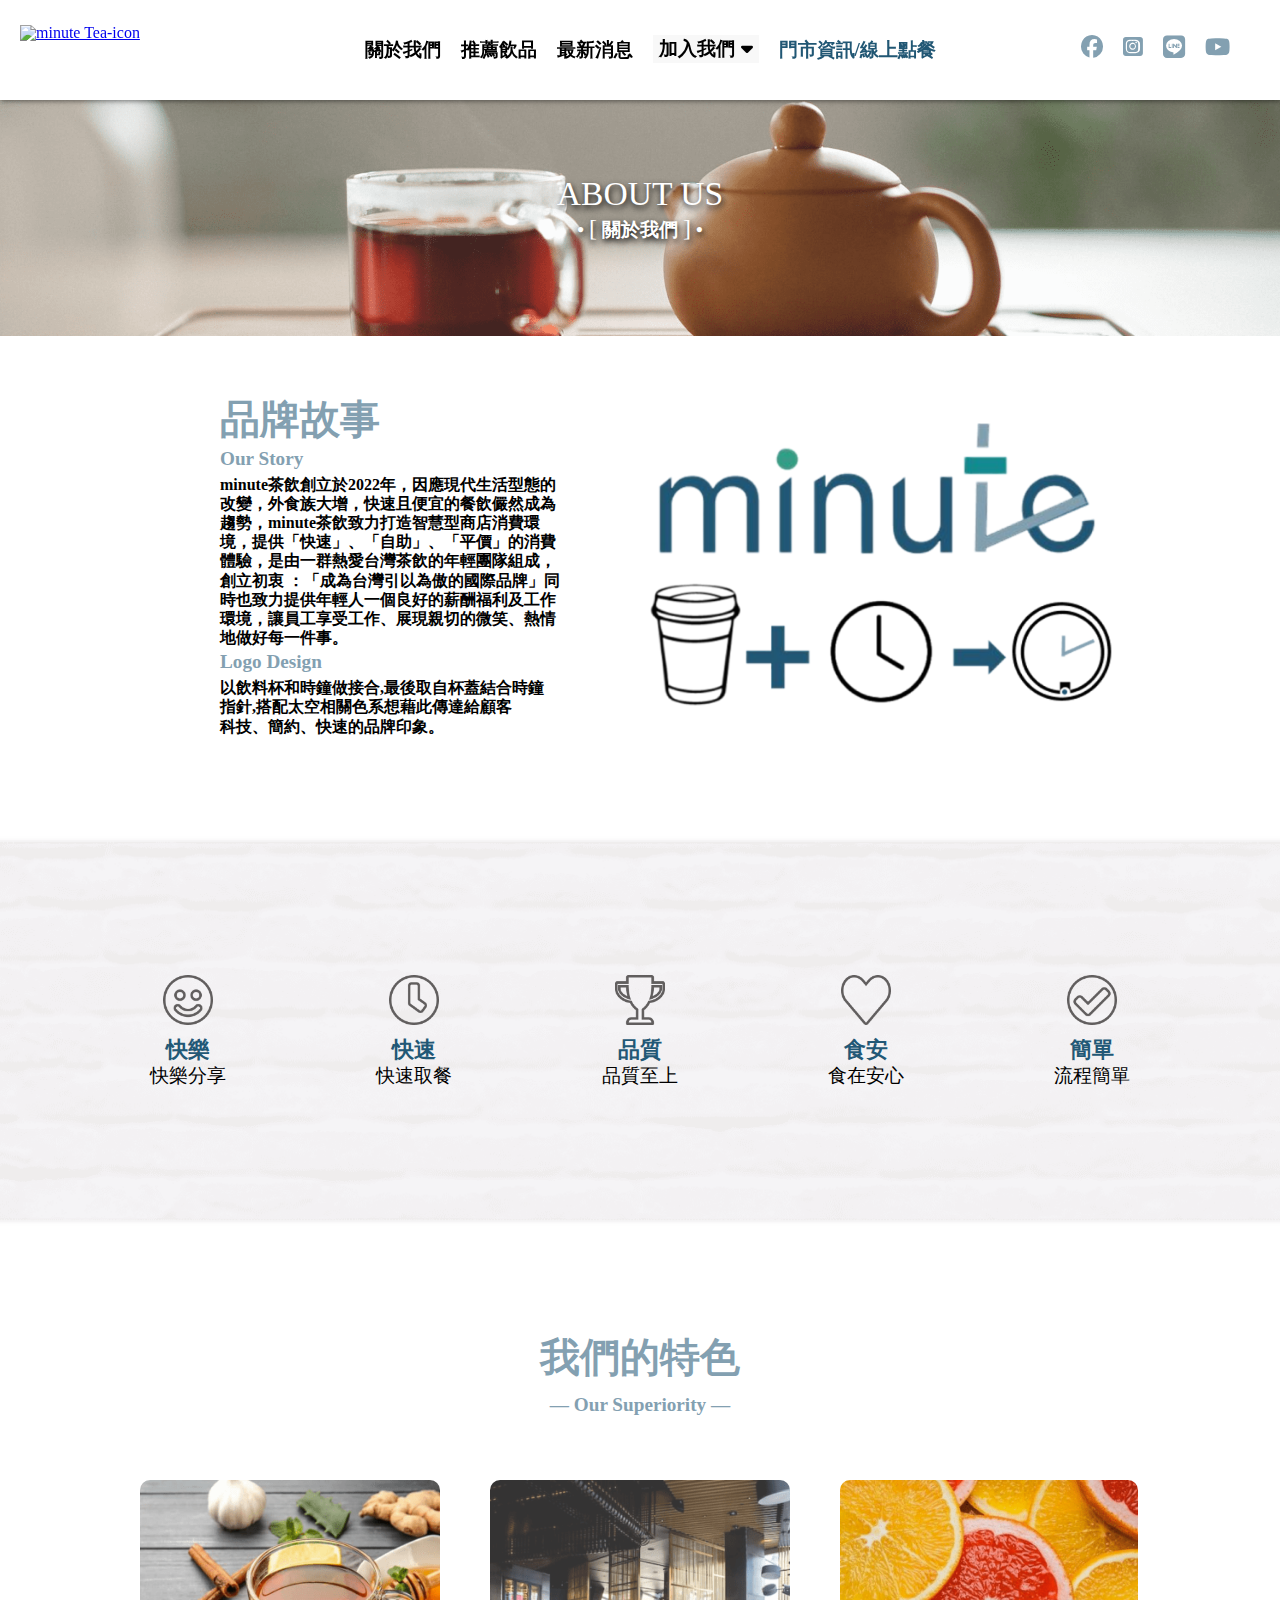
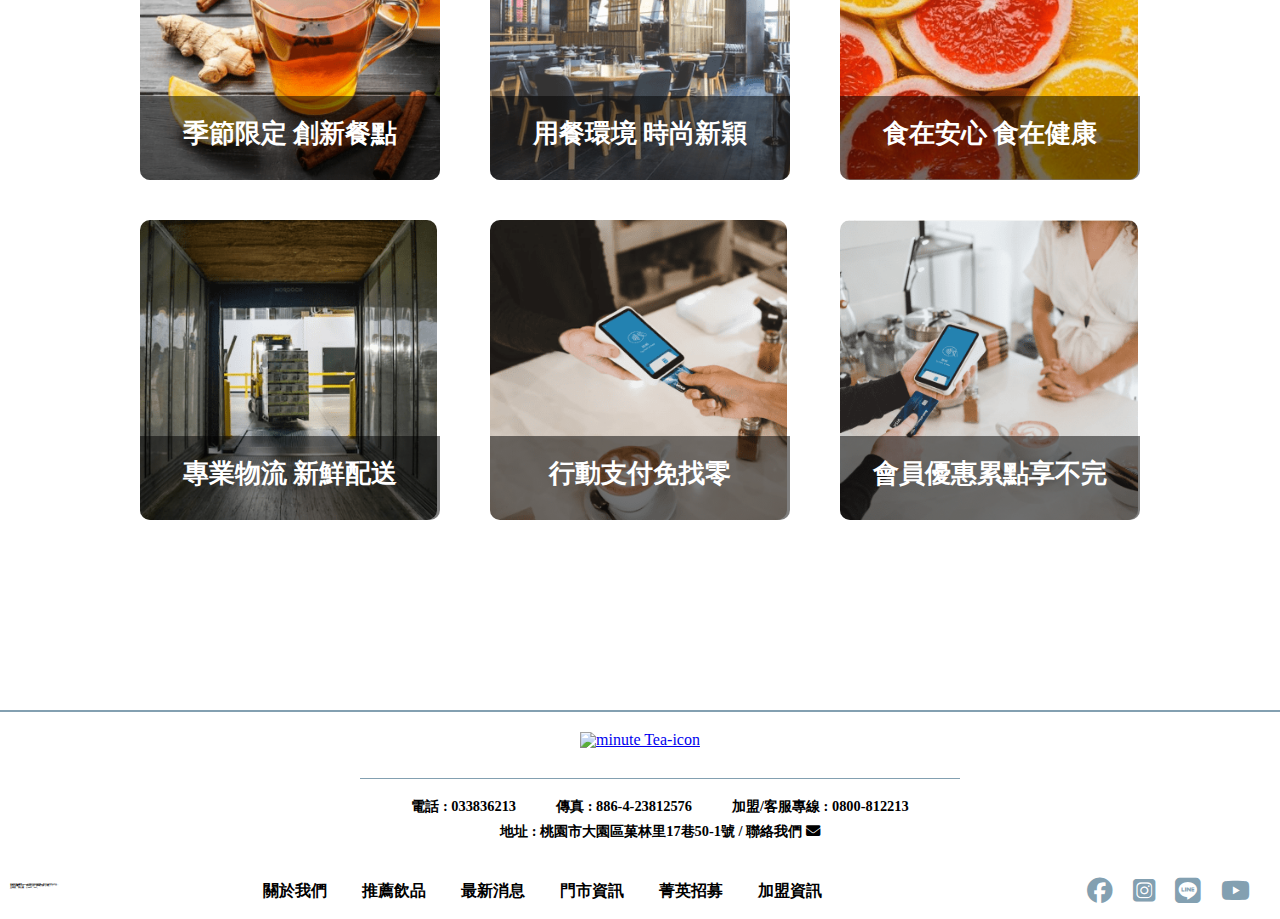
==== commit 47c30058: "202302130317" ====
--- a/about.html
+++ b/about.html
@@ -25,22 +25,22 @@
         <div id="menu_bar" class="fas fa-bars"></div>
         <nav class="header_nav">
             <a href="./index.html" class="nav_logo_a">
-                <img class="nav_logo" src="./images/header/header-icon.png" alt="minute Tea-icon">
+                <img class="nav_logo" src="./images/header/header-icon03.png" alt="minute Tea-icon">
             </a>
             <ul class="nav_bar">
-                <li><a href="./about.html">關於我們</a></li>
-                <li><a href="./menu.html">推薦飲品</a></li>
-                <li><a href="./news.html">最新消息</a></li>
+                <li><a class="navli_bd" href="./about.html">關於我們</a></li>
+                <li><a class="navli_bd" href="./menu.html">推薦飲品</a></li>
+                <li><a class="navli_bd" href="./news.html">最新消息</a></li>
                 <li class="dropdown">
                     <button class="dropdown_btn" type="button">加入我們
                         <i class="fa-solid fa-caret-down"></i>
                     </button> 
                     <ol>
-                        <li><a href="./join-us.html">菁英招募</a></li>
-                        <li><a href="./chain.html">加盟資訊</a></li>
+                        <li><a class="navol" href="./join-us.html">菁英招募</a></li>
+                        <li><a class="navol" href="./chain.html">加盟資訊</a></li>
                     </ol>
                 </li>
-                <li><a href="./store.html"><span>門市資訊/線上點餐</span></a></li>
+                <li><a class="navli_bd" href="./store.html"><span>門市資訊/線上點餐</span></a></li>
             </ul>
             <ul class="nav_icons">
                 <li><a href="https://www.facebook.com/" target="_blank"><i class="fa-brands fa-facebook"></i></a></li>
@@ -65,11 +65,11 @@
     <!-- 品牌故事 -->   
     <section class="about_story_wrapper"> 
         <div class="about_top">
-            <div class="about_top_left"
-            data-aos="fade-zoom-in"
+            <div class="about_top_left">
+            <!-- data-aos="fade-zoom-in"
             data-aos-easing="ease-in-back"
             data-aos-delay="100"
-            data-aos-offset="0">
+            data-aos-offset="0"> -->
                 <h1>品牌故事</h1>
                 <h2>Our Story</h2>
                 <p>
@@ -90,11 +90,11 @@
                     科技、簡約、快速的品牌印象。<br>
                 </p>
             </div>
-            <div class="about_top_right" 
-                data-aos="fade-left" 
+            <div class="about_top_right">
+                <!-- data-aos="fade-left" 
                 data-aos-easing="ease" 
                 data-aos-duration="1000"
-                data-aos-delay="150">
+                data-aos-delay="150" -->
                 <img src="./images/about/store-img 1.png" alt="">
             </div>
         </div>    
@@ -200,7 +200,7 @@
         <nav class="footer_nav">
             <div class="footer_center">
                 <a class="footer_logo" href="./index.html">
-                    <img class="footer_nav_logo" src="./images/footer/footer-logo.png" alt="minute Tea-icon">
+                    <img class="footer_nav_logo" src="./images/footer/footer-logo02.png" alt="minute Tea-icon">
                 </a>
                 <div class="footer_boder"></div>
                 <ul class="footer_connect">
@@ -245,6 +245,7 @@
     <script>AOS.init();</script>
 
     <!-- js -->
+    <script src="./javascript/header_footer.js"></script>
     <script src="./javascript/common-js/nav.js"></script>
 
 </body>
--- a/css/about.css
+++ b/css/about.css
@@ -259,7 +259,6 @@
     }
 
     .center_icon ul li{
-        border: 2px solid #83A0B1;
         border-radius: 5%;
         margin-bottom: 20px;
         box-sizing: border-box;
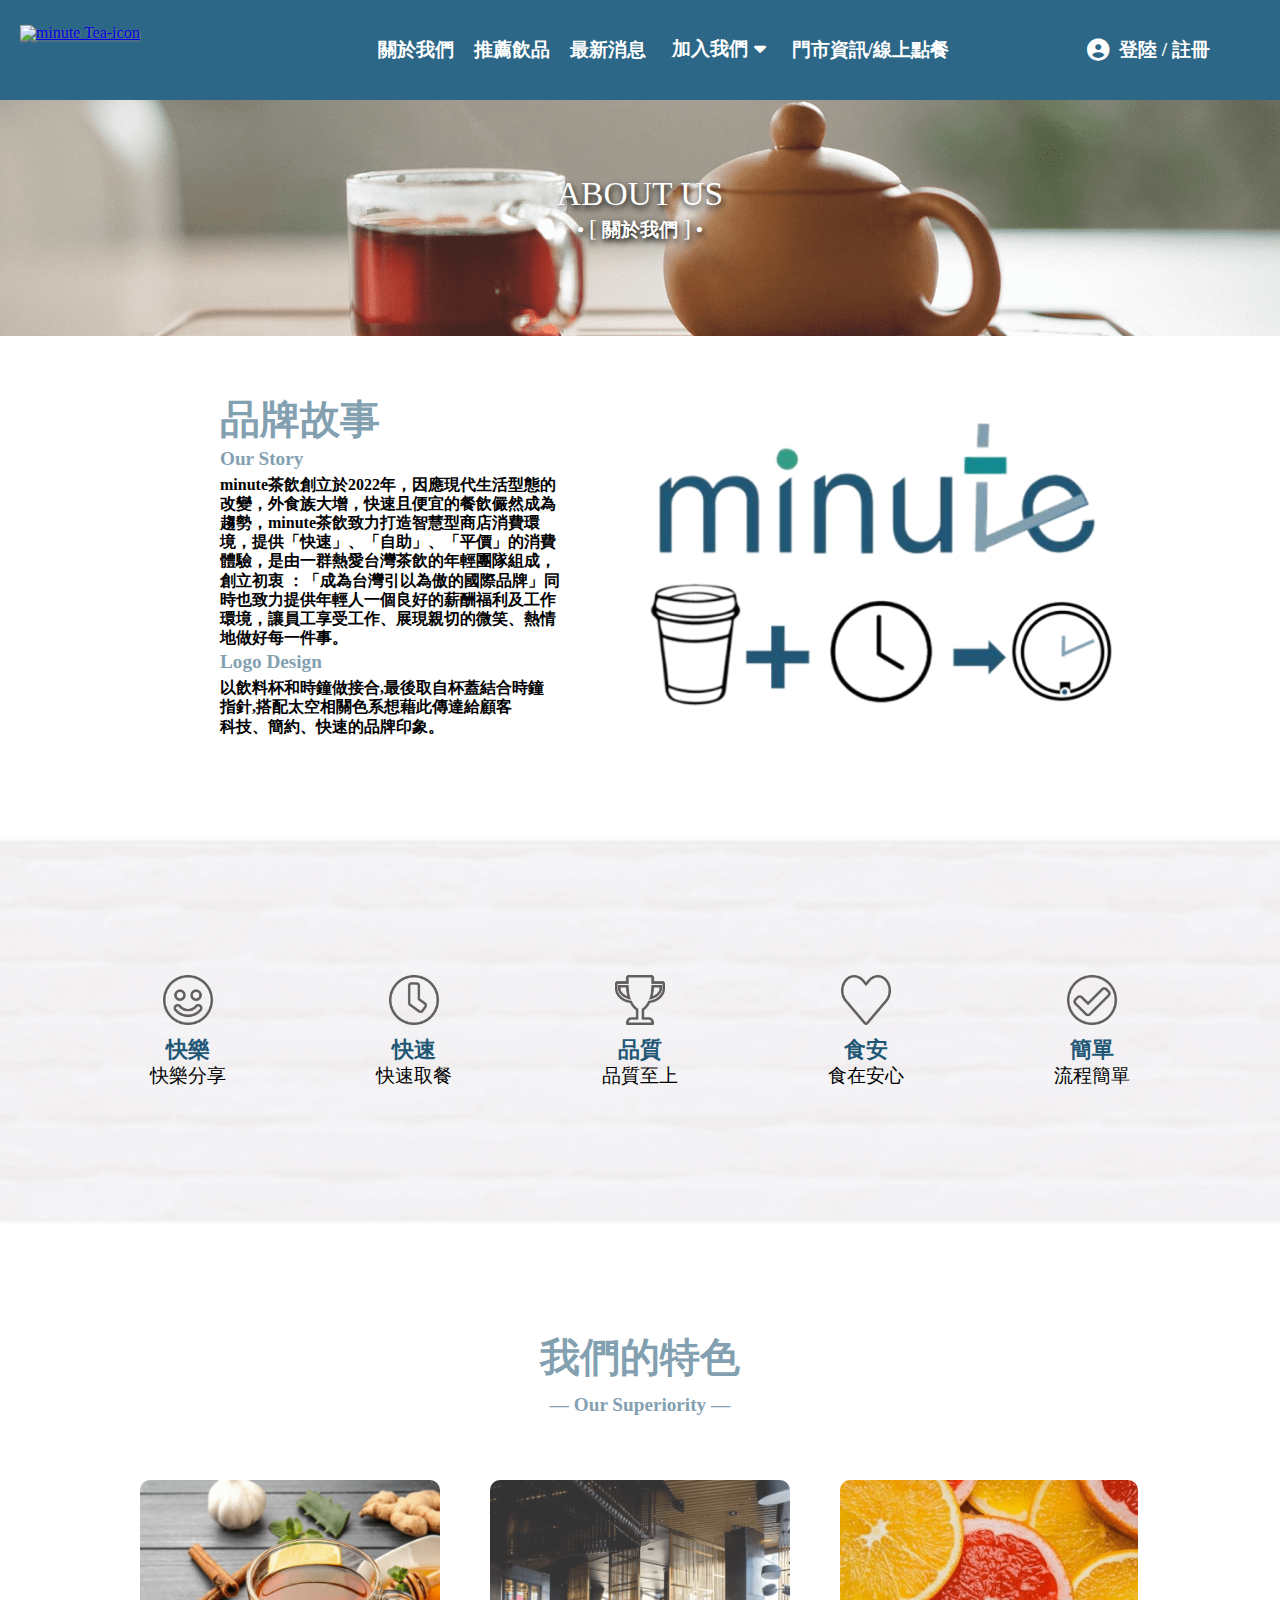
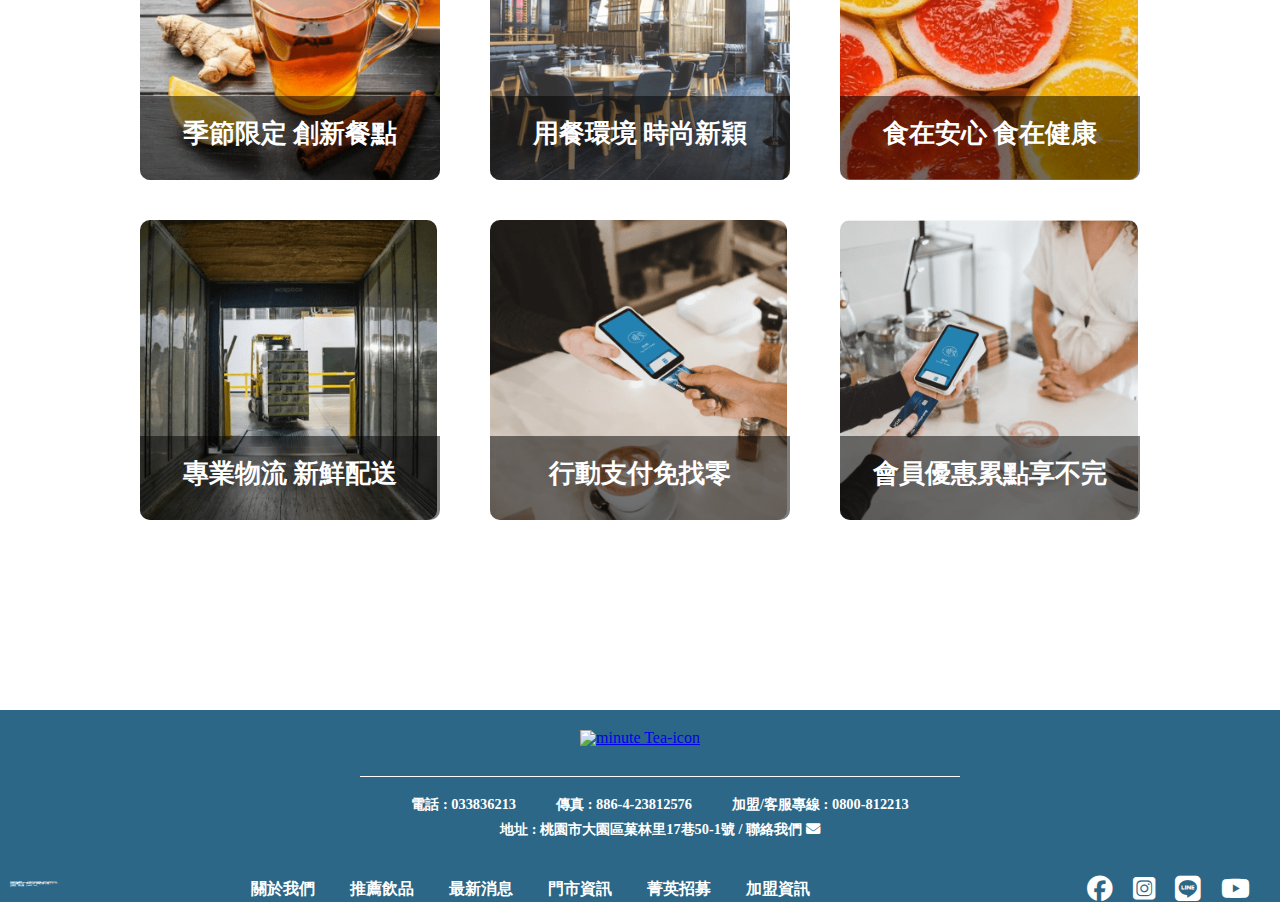
==== commit 905f2a19: "202302162050" ====
--- a/about.html
+++ b/about.html
@@ -43,10 +43,11 @@
                 <li><a class="navli_bd" href="./store.html"><span>門市資訊/線上點餐</span></a></li>
             </ul>
             <ul class="nav_icons">
-                <li><a href="https://www.facebook.com/" target="_blank"><i class="fa-brands fa-facebook"></i></a></li>
+                <li><a href="#"><i class="fa-solid fa-circle-user"></i><p>登陸 / 註冊</p></a></li>
+                <!-- <li><a href="https://www.facebook.com/" target="_blank"><i class="fa-brands fa-facebook"></i></a></li>
                 <li><a href="https://www.instagram.com/" target="_blank"><i class="fa-brands fa-square-instagram"></i></a></li>
                 <li><a href="https://line.me/zh-hant/" target="_blank"><i class="fa-brands fa-line"></i></a></li>
-                <li><a href="https://www.youtube.com/" target="_blank"><i class="fa-brands fa-youtube"></i></a></li>
+                <li><a href="https://www.youtube.com/" target="_blank"><i class="fa-brands fa-youtube"></i></a></li> -->
             </ul>
         </nav>
     </header>
--- a/css/common/header_footer.css
+++ b/css/common/header_footer.css
@@ -1,5 +1,3 @@
-@import url(./common/reset.css);
-
 html{
     font-size: 62.5%;
     background-color: #ffffff;
@@ -14,25 +12,26 @@
 .header_main{    
     width: 100%;
     min-width: 1200px;
-    position: sticky;
+    height: 100px;
+    
     z-index: 10;
     top: 0;
     left: 0;
     right: 0;
-    background-color: #ffffff;
+    background-color: rgba(44, 103, 135, 1);
     box-shadow: 1px 1px 5px rgba(0, 0, 0, .5);
 }
 
 .header_nav{
     display: flex;
-    height: 100px;
-    width: 100%;
 }
 
 .nav_logo{
     width: 240px;
     margin-left: 20px;
     display: block;
+    filter: drop-shadow(1px 1px 1px gray);
+    
 }
 
 .nav_logo_a{
@@ -43,30 +42,66 @@
     display: flex;
     justify-content: center;
     width: 100%;
+    
 }
 
 .nav_bar li{
     padding-right: 20px;
     line-height: 100px;
+    
 }
 
 .nav_bar a{
     font-size: 1.2rem;
     font-weight: 600;
     text-decoration: none;
-    color: #000;
-}
-
-.nav_bar li a span{
-    color: #215774;
+    color: #ffffff;
+    display: block;
+    position: relative;
+}
+
+.nav_bar li .navli_bd::before {
+    content: "";
+    width: 0%;
+    position: absolute;
+    border-bottom:2px solid #ffffff ;
+    bottom: 34px;
+    left: 0;
+    transition: .6s;
+}
+
+.navol::before{
+    content: "";
+    width: 0%;
+    position: absolute;
+    border-bottom: 2px solid #ffffff ;
+    bottom: 32px;
+    left: 20px;
+    transition: .6s;
 }
 
 .dropdown_btn{
-    color: #000;
+    color: #ffffff;
     border: none;
     font-size: 1.2rem;
     font-weight: 600;
-    background-color: #f8f8f8;
+    background-color: rgba(44, 103, 135, 1);
+    position: relative;
+}
+
+.dropdown_btn p{
+    display: inline-block;
+}
+
+.dropdown_btn::before{
+    content: "";
+    width: 0%;
+    height: 2px;
+    position: absolute;
+    bottom: -5px;
+    left: 8px;
+    transition: 0.6s;
+    border-bottom: 2px solid #ffffff;
 }
 
 ol{
@@ -74,15 +109,17 @@
     display: none;
     box-shadow: 2px 2px 6px rgba(0, 0, 0, .2);
     z-index: 10;
+    background-color: #9cbcce;
+    
 }
 
 .dropdown_active{
     display: block;
+    
 }
 
 ol li{
-    
-    background-color: #f8f8f8;
+    background-color: rgba(44, 103, 135, 1);
     width: 140px;
 }
 
@@ -105,39 +142,67 @@
     display: flex;
     line-height: 100px;
     margin-right: 50px;
-
+}
+
+.nav_icons li{
+
+}
+
+.nav_icons p{
+    color: #ffffff;
+    font-weight: 600;
+    font-size: 1.2rem;
+    
+}
+
+.nav_icons a{
+    display: flex;
+    width: 143px;
+    align-items: center;
+    text-decoration: none;
 }
 
 .nav_icons i{
-    padding-left: 20px;
-    color: #83A0B1;
+    padding-right: 10px;
+    color: #ffffff;
     font-size: 1.4rem;
-    
 }
 
 /* nav hover */
-.nav_bar li a:hover{
-    color: #215774;
+.nav_bar li:hover .navli_bd::before {
+    width: 99%;
+    transition: 0.6s;
+}
+
+.dropdown_btn:hover::before {
+    width: 72%;
+    transition: 0.6s;
+}
+
+.navol:hover::before{
+    width: 56%;
+    transition: 0.6s;
 }
 
 .nav_icons i:hover{
-    color: #215774;
+   
 }
 
 .dropdown_btn:hover{
-    color: #215774;
+  
 }
 
 /* footer */
 .about_footer{
     width: 100%;
     min-width: 1200px;
-    border-top: 2px solid #83A0B1;
+    background-color: rgba(44, 103, 135, 1);
+    color: #ffffff;
  
 }
 
 .footer_nav{
-
+    color: #ffffff;
     width: 100%;
     min-width: 1200px;
 }
@@ -150,19 +215,22 @@
     margin-bottom: 40px;
     width: 100%;
     min-width: 1200px;
+    color: #ffffff;
 }
 
 .footer_nav_logo{
     display: block;
     max-width: 150px;
     margin-bottom: 30px;
+    
 }
 
 .footer_boder{
     min-width: 600px;
-    border-bottom: 1px solid #83A0B1;
+    border-bottom: 1px solid #ffffff;
     margin-bottom: 20px;
     margin-left: 40px;
+    
 }
 
 .footer_connect{
@@ -170,21 +238,25 @@
     flex-wrap: wrap;
     justify-content: center;
     max-width: 600px;
+    
 }
 
 .footer_connect li{
     padding-left: 40px;
     font-size: .9rem;
     font-weight: bold;
+    
 }
 
 .footer_connect li p{
     padding-bottom: 10px;
+    color: #ffffff;
 }
 
 .footer_connect a{
     text-decoration: none;
     color: #000;
+    color: #ffffff;
 }
 
 .footer_btm{
@@ -205,7 +277,7 @@
 
 .footer_nav_bar{
     display: flex;
-    margin-right: 5px;
+    margin-right: 30px;
     
 }
 
@@ -215,7 +287,7 @@
     font-weight: bold;
     display: block;
     text-decoration: none;
-    color: #000;
+    color: #ffffff;
 }
 
 .footer_nav_icons{
@@ -225,13 +297,13 @@
 
 .footer_nav_icons i{
     padding-left: 20px;
-    color: #83A0B1;
+    color: #ffffff;
     font-size: 1.6rem;
 }
 
 /* hover */
 .footer_nav_icons i:hover{
-    color: #215774;
+  
 }
 
 /* menu bar */
@@ -243,20 +315,19 @@
 /*-------------navbar---------------*/
 @media screen and (max-width:428px){
     .header_main{
-        background-color: #f8f8f8;
-        min-width: 428px;
+        min-width: auto;
         width: 100%;
-        z-index: 10;
+        height: 80px;
         position: fixed;
         top: 0;
         left: 0;
-        z-index: 50;
+        z-index: 100;
         box-shadow: 1px 1px 5px rgba(0, 0, 0, .5);
     }
 
     .header_nav{
         width: 100%;
-        min-width: 428px;
+        min-width: auto;
         display: initial;
         
     }
@@ -264,23 +335,21 @@
     #menu_bar{
         display: initial;
         position: absolute;
-        font-size:2.5rem;
+        font-size:2rem;
         left: 15px;
-        top: 30px;
+        top: 27px;
+        color: #ffffff;
     }
 
     .nav_logo{
         margin: 0px auto;
         margin-bottom: 10px;
-        width: 200px;
-        
-  
+        width: 165px;
     }
 
     .nav_logo_a{
         display: block;
-        width: 100%;
-
+        min-width: auto;
     }
 
     .nav_bar{
@@ -297,8 +366,9 @@
         bottom: 0;
         margin-right: 0;
         z-index: 10;
-        overflow: auto;
         transition: 1s;
+        box-sizing: border-box;
+        overflow-y: auto;
     }
 
     .nav_bar li{
@@ -350,20 +420,30 @@
         display: flex;
         justify-content: center;
         box-sizing: border-box;
-        width: 100%;
-        min-width: 414px;
+        /* width: 100%; */
+        min-width: auto;
         z-index: 10;
-        top: 650px;
-        padding-right: 15px;
+        top: 32px;
+        right: -30px;
+
         transition: 1s;
         overflow: hidden;
+
+    }
+
+    .nav_icons p{
         display: none;
+    }
+
+    .nav_icons a{
+        width: auto;
     }
 
     .nav_icons i{
         color: #f8f8f8;
-        font-size: 1.4rem;
-        padding-left: 15px;
+        font-size: 1.6rem;
+
+        /* padding-left: 15px; */
     }
 
     .nav_bar{
@@ -376,24 +456,29 @@
 
 /*-------------footer---------------*/
     .about_footer{
-        min-width: 428px;
+        min-width: auto;
+        margin: 0 auto;
+        width: 100%;
+        position: relative;
+        top: 110px;
     }
 
     .footer_nav{
-        min-width: 428px;
+        min-width: auto;
     }
 
     .footer_center{
-        min-width: 428px;
+        min-width: auto;
+        margin-bottom: 20px;
     }
 
     .footer_boder{
-        min-width: 250px;
+        min-width: auto;
         margin-left: 0;
     }
 
     .footer_connect{
-        min-width: 428px;
+        min-width: auto;
         display: flex;
         justify-content: center;
         flex-direction: column;
@@ -405,7 +490,7 @@
     }
 
     .footer_btm{
-        min-width: 428px;
+        min-width: auto;
     }
 
     .footer_nav_bar{
@@ -427,4 +512,9 @@
         padding-right: 10px;
     }
 
+    .footer_nav_logo{
+        width: 100px;
+        margin-bottom: 0px;
+    }
+
 }